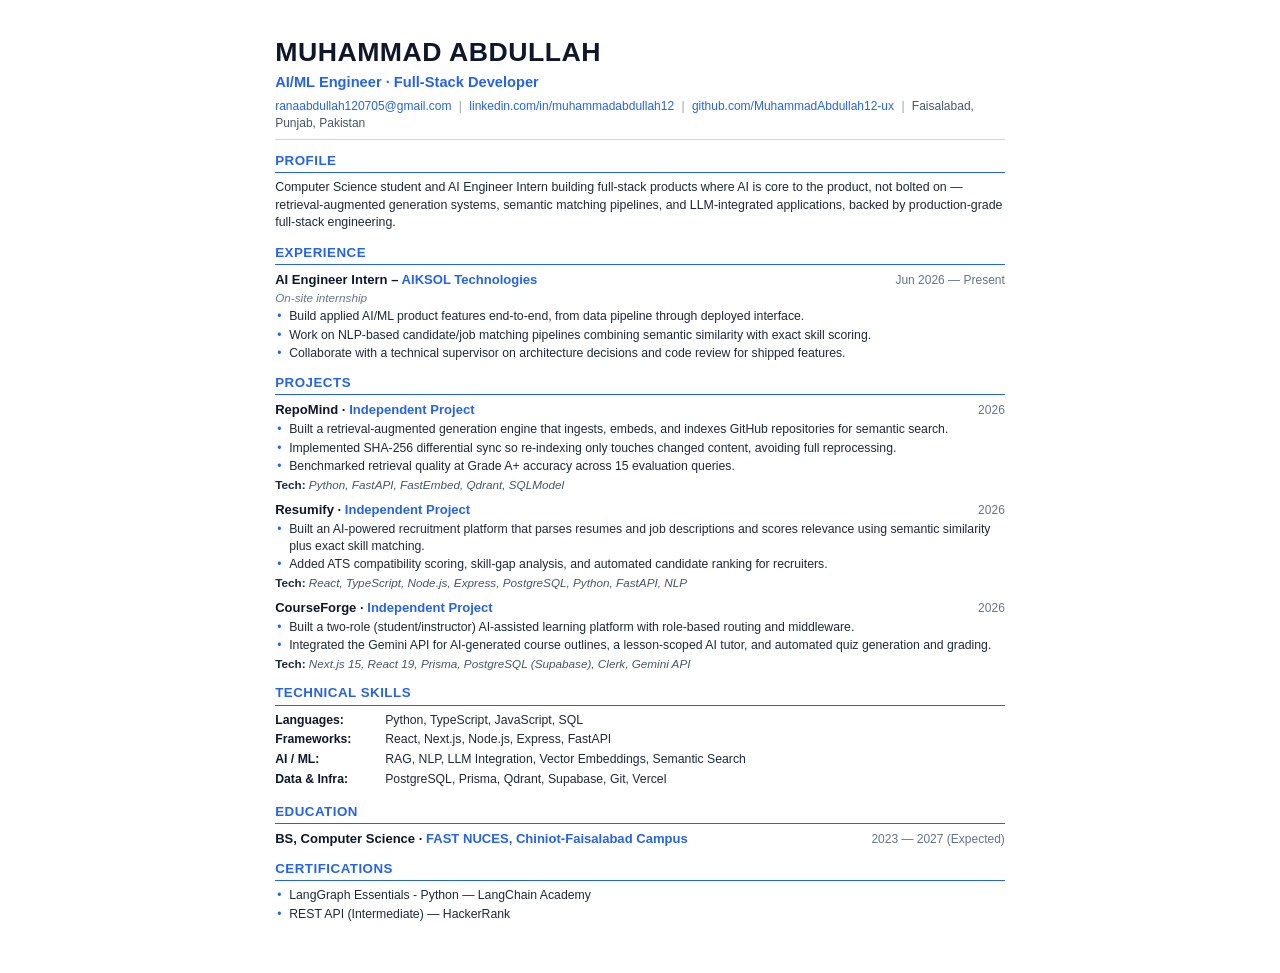
==== cv_template.html @ 2ca0a6e3 "Update CV, resume files, and portfolio website content" ====
<!DOCTYPE html>
<html lang="en">
<head>
<meta charset="UTF-8">
<meta name="viewport" content="width=device-width, initial-scale=1.0">
<title>Muhammad Abdullah - Resume</title>
<style>
  @page {
    size: letter;
    margin: 0.4in 0.45in;
  }
  * {
    box-sizing: border-box;
    margin: 0;
    padding: 0;
  }
  body {
    font-family: -apple-system, BlinkMacSystemFont, "Segoe UI", Roboto, "Helvetica Neue", Arial, sans-serif;
    color: #1e293b;
    background: #ffffff;
    font-size: 9.8pt;
    line-height: 1.38;
    padding: 0.4in 0.45in;
    width: 8.5in;
    margin: 0 auto;
  }
  a {
    color: #2563eb;
    text-decoration: none;
  }
  
  /* Header */
  .header {
    margin-bottom: 12px;
  }
  .header h1 {
    font-size: 20pt;
    font-weight: 800;
    letter-spacing: 0.5px;
    color: #0f172a;
    text-transform: uppercase;
    line-height: 1.1;
    margin-bottom: 4px;
  }
  .header .role {
    font-size: 11pt;
    font-weight: 700;
    color: #2563eb;
    margin-bottom: 6px;
  }
  .header .contact-info {
    font-size: 9pt;
    color: #475569;
    padding-bottom: 8px;
    border-bottom: 1px solid #cbd5e1;
  }
  .header .contact-info a {
    color: #2563eb;
  }
  .header .sep {
    color: #94a3b8;
    margin: 0 4px;
  }

  /* Section */
  .section {
    margin-bottom: 12px;
  }
  .section-title {
    font-size: 10pt;
    font-weight: 700;
    color: #2563eb;
    text-transform: uppercase;
    letter-spacing: 0.5px;
    border-bottom: 1.5px solid #2563eb;
    padding-bottom: 2px;
    margin-bottom: 6px;
  }

  /* Profile */
  .profile-text {
    font-size: 9.3pt;
    line-height: 1.4;
    color: #1e293b;
  }

  /* Experience & Projects */
  .item {
    margin-bottom: 8px;
  }
  .item:last-child {
    margin-bottom: 0;
  }
  .item-header {
    display: flex;
    justify-content: space-between;
    align-items: baseline;
    margin-bottom: 1px;
  }
  .item-title {
    font-size: 9.8pt;
    font-weight: 700;
    color: #0f172a;
  }
  .item-title .company {
    color: #2563eb;
    font-weight: 700;
  }
  .item-title .tag {
    color: #2563eb;
    font-weight: 600;
  }
  .item-date {
    font-size: 9pt;
    color: #64748b;
    font-weight: 500;
  }
  .item-subtitle {
    font-size: 8.8pt;
    font-style: italic;
    color: #64748b;
    margin-bottom: 2px;
  }
  ul.bullets {
    list-style-type: none;
    padding-left: 0;
    margin-top: 2px;
    margin-bottom: 2px;
  }
  ul.bullets li {
    position: relative;
    padding-left: 14px;
    font-size: 9.2pt;
    line-height: 1.35;
    color: #1e293b;
    margin-bottom: 2px;
  }
  ul.bullets li::before {
    content: "•";
    position: absolute;
    left: 2px;
    color: #2563eb;
    font-size: 9pt;
  }
  .tech-stack {
    font-size: 8.8pt;
    font-style: italic;
    color: #475569;
    margin-top: 2px;
  }
  .tech-stack strong {
    font-style: normal;
    color: #1e293b;
  }

  /* Skills */
  .skills-grid {
    display: table;
    width: 100%;
  }
  .skill-row {
    display: table-row;
    font-size: 9.2pt;
    line-height: 1.45;
  }
  .skill-label {
    display: table-cell;
    font-weight: 700;
    color: #0f172a;
    width: 110px;
    padding-bottom: 2px;
  }
  .skill-values {
    display: table-cell;
    color: #1e293b;
    padding-bottom: 2px;
  }

  /* Certifications */
  ul.cert-list {
    list-style-type: none;
    padding-left: 0;
  }
  ul.cert-list li {
    position: relative;
    padding-left: 14px;
    font-size: 9.2pt;
    line-height: 1.35;
    color: #1e293b;
    margin-bottom: 2px;
  }
  ul.cert-list li::before {
    content: "•";
    position: absolute;
    left: 2px;
    color: #2563eb;
    font-size: 9pt;
  }
</style>
</head>
<body>

  <div class="header">
    <h1>MUHAMMAD ABDULLAH</h1>
    <div class="role">AI/ML Engineer &middot; Full-Stack Developer</div>
    <div class="contact-info">
      <a href="mailto:ranaabdullah120705@gmail.com">ranaabdullah120705@gmail.com</a>
      <span class="sep">|</span>
      <a href="https://linkedin.com/in/muhammadabdullah12">linkedin.com/in/muhammadabdullah12</a>
      <span class="sep">|</span>
      <a href="https://github.com/MuhammadAbdullah12-ux">github.com/MuhammadAbdullah12-ux</a>
      <span class="sep">|</span>
      <span>Faisalabad, Punjab, Pakistan</span>
    </div>
  </div>

  <div class="section">
    <div class="section-title">PROFILE</div>
    <p class="profile-text">
      Computer Science student and AI Engineer Intern building full-stack products where AI is core to the product, not bolted on &mdash; retrieval-augmented generation systems, semantic matching pipelines, and LLM-integrated applications, backed by production-grade full-stack engineering.
    </p>
  </div>

  <div class="section">
    <div class="section-title">EXPERIENCE</div>
    <div class="item">
      <div class="item-header">
        <div class="item-title">AI Engineer Intern &ndash; <span class="company">AIKSOL Technologies</span></div>
        <div class="item-date">Jun 2026 &mdash; Present</div>
      </div>
      <div class="item-subtitle">On-site internship</div>
      <ul class="bullets">
        <li>Build applied AI/ML product features end-to-end, from data pipeline through deployed interface.</li>
        <li>Work on NLP-based candidate/job matching pipelines combining semantic similarity with exact skill scoring.</li>
        <li>Collaborate with a technical supervisor on architecture decisions and code review for shipped features.</li>
      </ul>
    </div>
  </div>

  <div class="section">
    <div class="section-title">PROJECTS</div>
    
    <div class="item">
      <div class="item-header">
        <div class="item-title">RepoMind &middot; <span class="tag">Independent Project</span></div>
        <div class="item-date">2026</div>
      </div>
      <ul class="bullets">
        <li>Built a retrieval-augmented generation engine that ingests, embeds, and indexes GitHub repositories for semantic search.</li>
        <li>Implemented SHA-256 differential sync so re-indexing only touches changed content, avoiding full reprocessing.</li>
        <li>Benchmarked retrieval quality at Grade A+ accuracy across 15 evaluation queries.</li>
      </ul>
      <div class="tech-stack"><strong>Tech:</strong> <em>Python, FastAPI, FastEmbed, Qdrant, SQLModel</em></div>
    </div>

    <div class="item">
      <div class="item-header">
        <div class="item-title">Resumify &middot; <span class="tag">Independent Project</span></div>
        <div class="item-date">2026</div>
      </div>
      <ul class="bullets">
        <li>Built an AI-powered recruitment platform that parses resumes and job descriptions and scores relevance using semantic similarity plus exact skill matching.</li>
        <li>Added ATS compatibility scoring, skill-gap analysis, and automated candidate ranking for recruiters.</li>
      </ul>
      <div class="tech-stack"><strong>Tech:</strong> <em>React, TypeScript, Node.js, Express, PostgreSQL, Python, FastAPI, NLP</em></div>
    </div>

    <div class="item">
      <div class="item-header">
        <div class="item-title">CourseForge &middot; <span class="tag">Independent Project</span></div>
        <div class="item-date">2026</div>
      </div>
      <ul class="bullets">
        <li>Built a two-role (student/instructor) AI-assisted learning platform with role-based routing and middleware.</li>
        <li>Integrated the Gemini API for AI-generated course outlines, a lesson-scoped AI tutor, and automated quiz generation and grading.</li>
      </ul>
      <div class="tech-stack"><strong>Tech:</strong> <em>Next.js 15, React 19, Prisma, PostgreSQL (Supabase), Clerk, Gemini API</em></div>
    </div>
  </div>

  <div class="section">
    <div class="section-title">TECHNICAL SKILLS</div>
    <div class="skills-grid">
      <div class="skill-row">
        <div class="skill-label">Languages:</div>
        <div class="skill-values">Python, TypeScript, JavaScript, SQL</div>
      </div>
      <div class="skill-row">
        <div class="skill-label">Frameworks:</div>
        <div class="skill-values">React, Next.js, Node.js, Express, FastAPI</div>
      </div>
      <div class="skill-row">
        <div class="skill-label">AI / ML:</div>
        <div class="skill-values">RAG, NLP, LLM Integration, Vector Embeddings, Semantic Search</div>
      </div>
      <div class="skill-row">
        <div class="skill-label">Data &amp; Infra:</div>
        <div class="skill-values">PostgreSQL, Prisma, Qdrant, Supabase, Git, Vercel</div>
      </div>
    </div>
  </div>

  <div class="section">
    <div class="section-title">EDUCATION</div>
    <div class="item">
      <div class="item-header">
        <div class="item-title">BS, Computer Science &middot; <span class="company">FAST NUCES, Chiniot-Faisalabad Campus</span></div>
        <div class="item-date">2023 &mdash; 2027 (Expected)</div>
      </div>
    </div>
  </div>

  <div class="section">
    <div class="section-title">CERTIFICATIONS</div>
    <ul class="cert-list">
      <li>LangGraph Essentials - Python &mdash; LangChain Academy</li>
      <li>REST API (Intermediate) &mdash; HackerRank</li>
    </ul>
  </div>

</body>
</html>
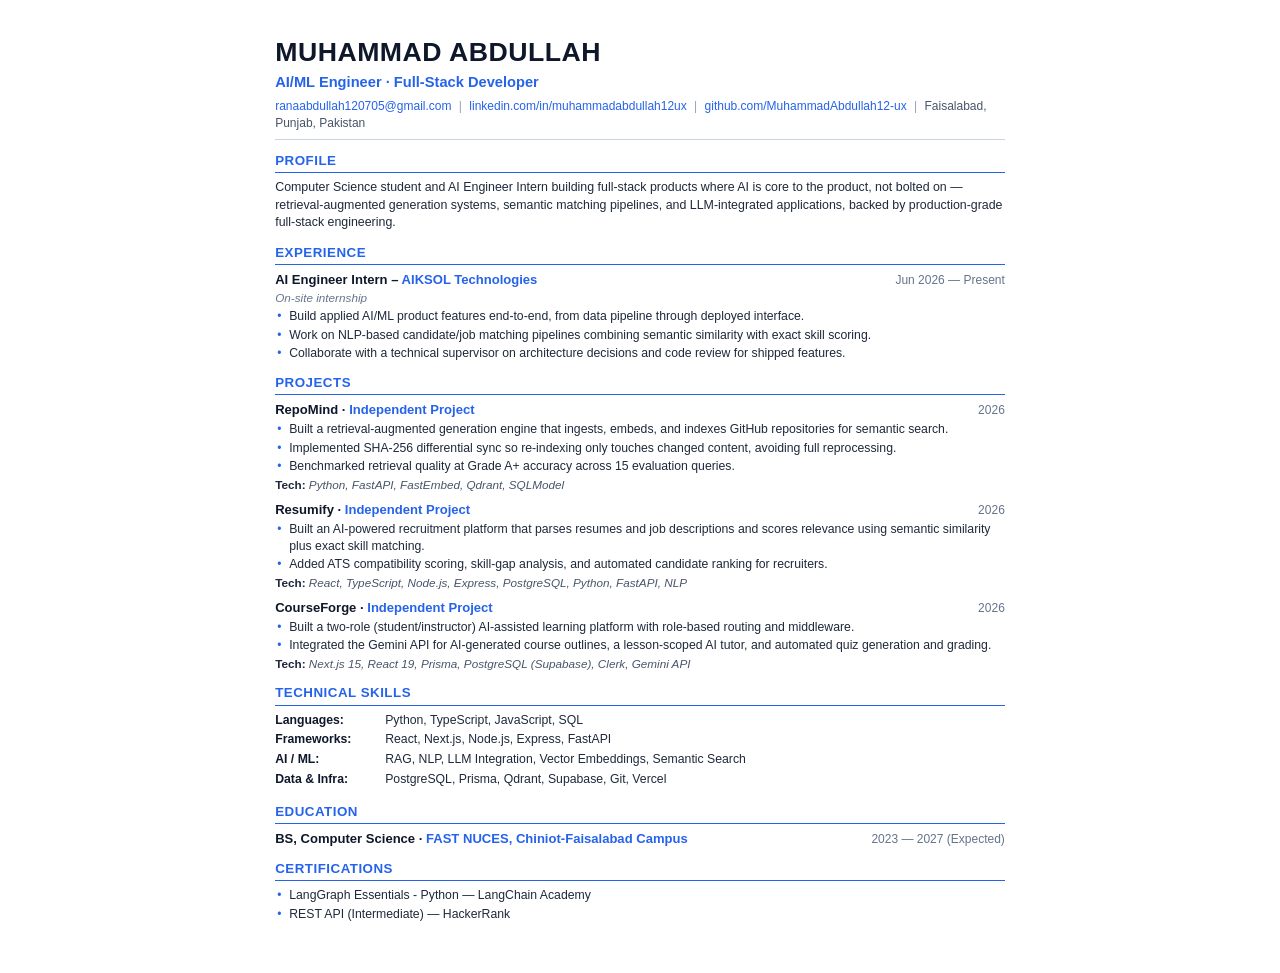
==== commit 451c5ef5: "Update LinkedIn link to canonical URL" ====
--- a/cv_template.html
+++ b/cv_template.html
@@ -206,7 +206,7 @@
     <div class="contact-info">
       <a href="mailto:ranaabdullah120705@gmail.com">ranaabdullah120705@gmail.com</a>
       <span class="sep">|</span>
-      <a href="https://linkedin.com/in/muhammadabdullah12">linkedin.com/in/muhammadabdullah12</a>
+      <a href="https://www.linkedin.com/in/muhammadabdullah12ux/">linkedin.com/in/muhammadabdullah12ux</a>
       <span class="sep">|</span>
       <a href="https://github.com/MuhammadAbdullah12-ux">github.com/MuhammadAbdullah12-ux</a>
       <span class="sep">|</span>
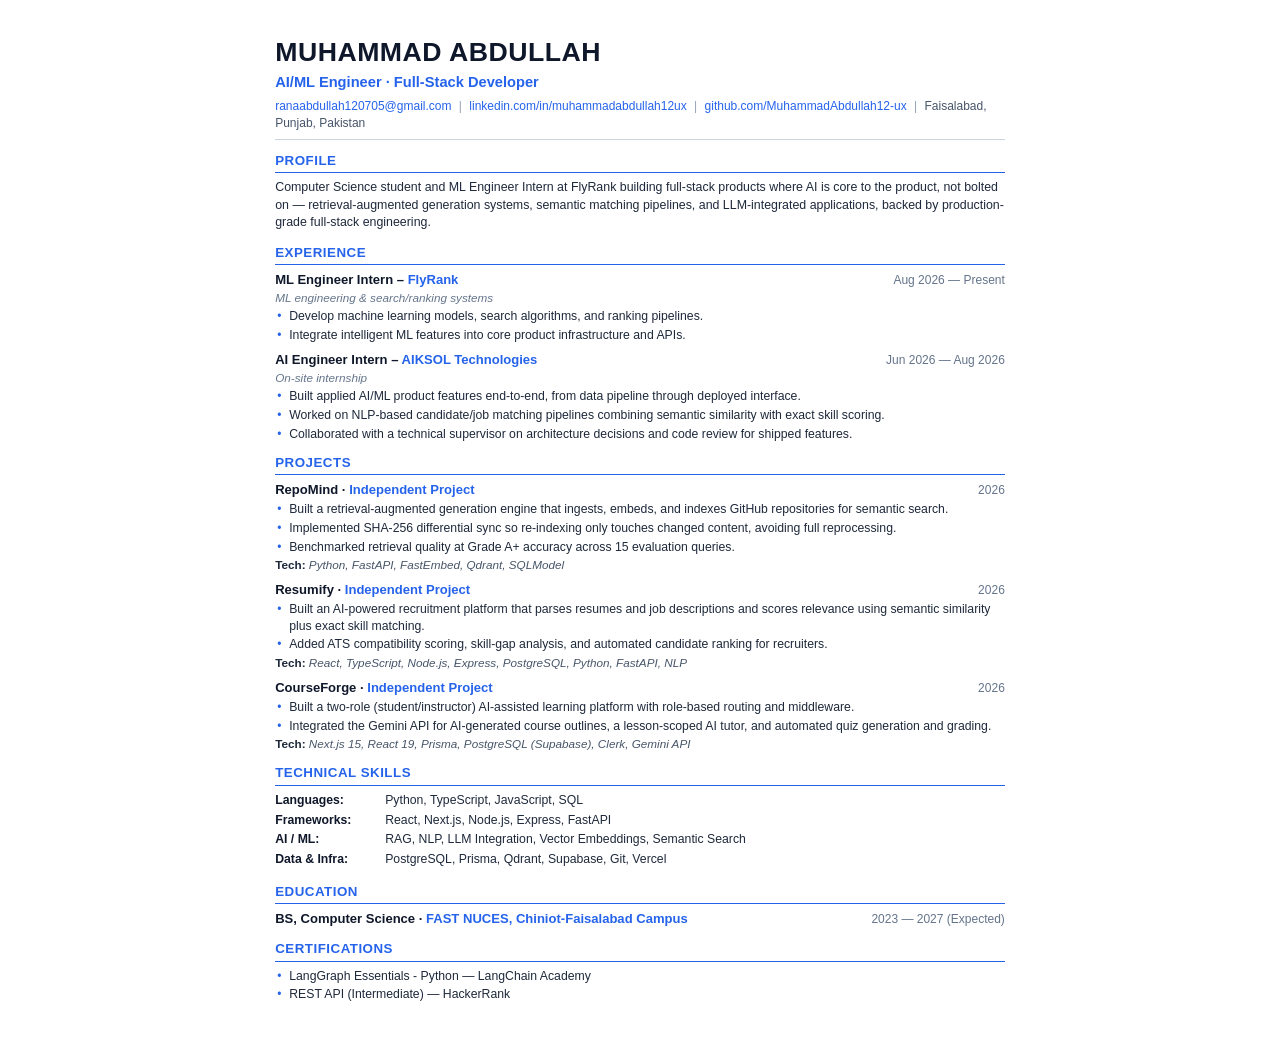
==== commit 48339d74: "Update internship experience to ML Engineer Intern at FlyRank" ====
--- a/cv_template.html
+++ b/cv_template.html
@@ -217,7 +217,7 @@
   <div class="section">
     <div class="section-title">PROFILE</div>
     <p class="profile-text">
-      Computer Science student and AI Engineer Intern building full-stack products where AI is core to the product, not bolted on &mdash; retrieval-augmented generation systems, semantic matching pipelines, and LLM-integrated applications, backed by production-grade full-stack engineering.
+      Computer Science student and ML Engineer Intern at FlyRank building full-stack products where AI is core to the product, not bolted on &mdash; retrieval-augmented generation systems, semantic matching pipelines, and LLM-integrated applications, backed by production-grade full-stack engineering.
     </p>
   </div>
 
@@ -225,14 +225,26 @@
     <div class="section-title">EXPERIENCE</div>
     <div class="item">
       <div class="item-header">
+        <div class="item-title">ML Engineer Intern &ndash; <span class="company">FlyRank</span></div>
+        <div class="item-date">Aug 2026 &mdash; Present</div>
+      </div>
+      <div class="item-subtitle">ML engineering &amp; search/ranking systems</div>
+      <ul class="bullets">
+        <li>Develop machine learning models, search algorithms, and ranking pipelines.</li>
+        <li>Integrate intelligent ML features into core product infrastructure and APIs.</li>
+      </ul>
+    </div>
+
+    <div class="item">
+      <div class="item-header">
         <div class="item-title">AI Engineer Intern &ndash; <span class="company">AIKSOL Technologies</span></div>
-        <div class="item-date">Jun 2026 &mdash; Present</div>
+        <div class="item-date">Jun 2026 &mdash; Aug 2026</div>
       </div>
       <div class="item-subtitle">On-site internship</div>
       <ul class="bullets">
-        <li>Build applied AI/ML product features end-to-end, from data pipeline through deployed interface.</li>
-        <li>Work on NLP-based candidate/job matching pipelines combining semantic similarity with exact skill scoring.</li>
-        <li>Collaborate with a technical supervisor on architecture decisions and code review for shipped features.</li>
+        <li>Built applied AI/ML product features end-to-end, from data pipeline through deployed interface.</li>
+        <li>Worked on NLP-based candidate/job matching pipelines combining semantic similarity with exact skill scoring.</li>
+        <li>Collaborated with a technical supervisor on architecture decisions and code review for shipped features.</li>
       </ul>
     </div>
   </div>
